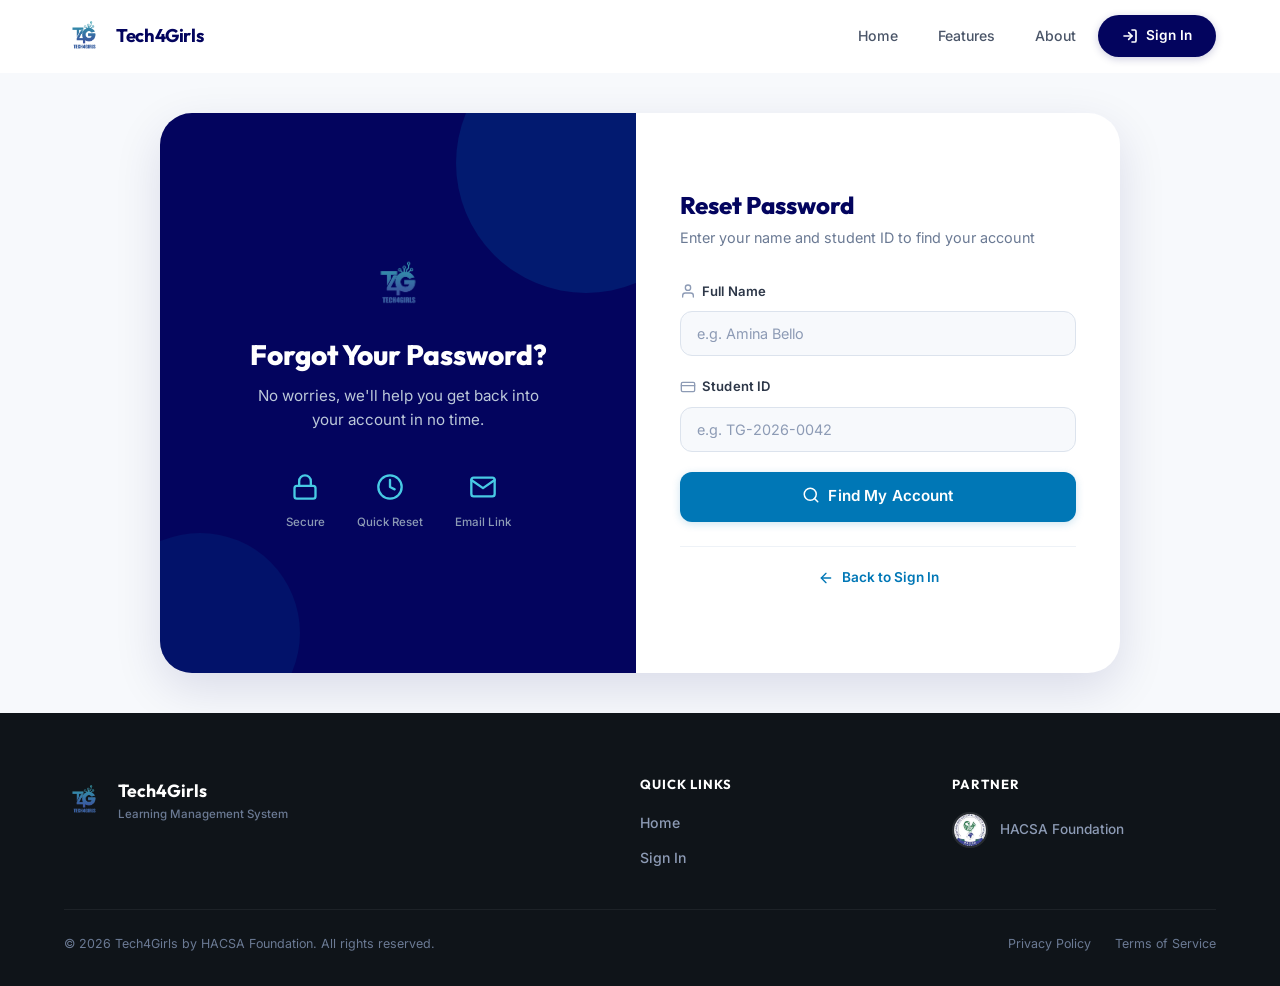
==== forget-password.html @ 415fb1cc "feat making ui more user friendly" ====
<!DOCTYPE html>
<html lang="en">
<head>
	<meta charset="UTF-8">
	<meta name="viewport" content="width=device-width, initial-scale=1.0">
	<title>Forgot Password — Tech4Girls LMS</title>
	<meta name="description" content="Reset your Tech4Girls LMS password. Enter your name and student ID to receive a password reset link via email.">

	<!-- Favicon -->
	<link rel="icon" type="image/png" href="img/Tech4Girls logo.png">
	<link rel="apple-touch-icon" href="img/Tech4Girls logo.png">

	<!-- Fonts -->
	<link rel="preconnect" href="https://fonts.googleapis.com">
	<link rel="preconnect" href="https://fonts.gstatic.com" crossorigin>
	<link href="https://fonts.googleapis.com/css2?family=Inter:wght@400;500;600;700;800&family=Outfit:wght@400;500;600;700;800&display=swap" rel="stylesheet">

	<link rel="stylesheet" href="css/style.css">
</head>
<body class="login-page">

	
	<nav class="navbar" id="navbar">
		<div class="navbar-inner">
			<a href="index.html" class="navbar-logo" id="logo-link">
				<img src="img/Tech4Girls logo.png" alt="Tech4Girls Logo">
				<span class="logo-text">Tech4Girls</span>
			</a>
			<button class="nav-toggle" id="nav-toggle" aria-label="Toggle navigation">
				<span class="hamburger-line"></span>
				<span class="hamburger-line"></span>
				<span class="hamburger-line"></span>
			</button>
			<ul class="navbar-links" id="navbar-links">
				<li><a href="index.html" id="nav-home">Home</a></li>
				<li><a href="index.html#features" id="nav-features">Features</a></li>
				<li><a href="index.html#about" id="nav-about">About</a></li>
				<li><a href="login.html" class="navbar-signin-btn" id="nav-signin">
					<svg width="16" height="16" viewBox="0 0 24 24" fill="none" stroke="currentColor" stroke-width="2.5" stroke-linecap="round" stroke-linejoin="round">
						<path d="M15 3h4a2 2 0 0 1 2 2v14a2 2 0 0 1-2 2h-4"/>
						<polyline points="10 17 15 12 10 7"/>
						<line x1="15" y1="12" x2="3" y2="12"/>
					</svg>
					Sign In
				</a></li>
			</ul>
		</div>
	</nav>

	<main class="login-main">
		<div class="login-wrapper">
	
		<div class="login-visual">
				<div class="login-visual-content">
					<img src="img/Tech4Girls logo.png" alt="Tech4Girls Logo">
					<h2>Forgot Your Password?</h2>
					<p>No worries, we'll help you get back into your account in no time.</p>
				</div>
				<div class="login-visual-stats">
					<div class="login-visual-stat">
						<div class="stat-num">
							<svg width="28" height="28" viewBox="0 0 24 24" fill="none" stroke="currentColor" stroke-width="2" stroke-linecap="round" stroke-linejoin="round" style="stroke: #48cae4;">
								<rect x="3" y="11" width="18" height="11" rx="2" ry="2"/>
								<path d="M7 11V7a5 5 0 0 1 10 0v4"/>
							</svg>
						</div>
						<div class="stat-lbl">Secure</div>
					</div>
					<div class="login-visual-stat">
						<div class="stat-num">
							<svg width="28" height="28" viewBox="0 0 24 24" fill="none" stroke="currentColor" stroke-width="2" stroke-linecap="round" stroke-linejoin="round" style="stroke: #48cae4;">
								<circle cx="12" cy="12" r="10"/>
								<polyline points="12 6 12 12 16 14"/>
							</svg>
						</div>
						<div class="stat-lbl">Quick Reset</div>
					</div>
					<div class="login-visual-stat">
						<div class="stat-num">
							<svg width="28" height="28" viewBox="0 0 24 24" fill="none" stroke="currentColor" stroke-width="2" stroke-linecap="round" stroke-linejoin="round" style="stroke: #48cae4;">
								<path d="M4 4h16c1.1 0 2 .9 2 2v12c0 1.1-.9 2-2 2H4c-1.1 0-2-.9-2-2V6c0-1.1.9-2 2-2z"/>
								<polyline points="22,6 12,13 2,6"/>
							</svg>
						</div>
						<div class="stat-lbl">Email Link</div>
					</div>
				</div>
			</div>

			<div class="login-form-panel">
				<div class="login-form-header">
					<h2>Reset Password</h2>
					<p>Enter your name and student ID to find your account</p>
				</div>

			<form id="forgot-form">
					<div class="form-group">
						<label class="form-label" for="student-name">
							<span class="form-label-content">
								<svg width="16" height="16" viewBox="0 0 24 24" fill="none" stroke="currentColor" stroke-width="2" stroke-linecap="round" stroke-linejoin="round" class="form-label-icon">
									<path d="M20 21v-2a4 4 0 0 0-4-4H8a4 4 0 0 0-4 4v2"/>
									<circle cx="12" cy="7" r="4"/>
								</svg>
								Full Name
							</span>
						</label>
						<input type="text" class="form-input" id="student-name" name="student-name" placeholder="e.g. Amina Bello" required autocomplete="name">
					</div>

					<div class="form-group">
						<label class="form-label" for="student-id">
							<span class="form-label-content">
								<svg width="16" height="16" viewBox="0 0 24 24" fill="none" stroke="currentColor" stroke-width="2" stroke-linecap="round" stroke-linejoin="round" class="form-label-icon">
									<rect x="2" y="5" width="20" height="14" rx="2"/>
									<line x1="2" y1="10" x2="22" y2="10"/>
								</svg>
								Student ID
							</span>
						</label>
						<input type="text" class="form-input" id="student-id" name="student-id" placeholder="e.g. TG-2026-0042" required>
					</div>

					<!-- Status message area -->
					<div class="forgot-status" id="forgot-status" aria-live="polite"></div>

					<button type="submit" class="btn-login" id="forgot-submit">
						<span class="btn-login-content">
							<svg width="18" height="18" viewBox="0 0 24 24" fill="none" stroke="currentColor" stroke-width="2" stroke-linecap="round" stroke-linejoin="round">
								<circle cx="11" cy="11" r="8"/>
								<line x1="21" y1="21" x2="16.65" y2="16.65"/>
							</svg>
							Find My Account
						</span>
					</button>
				</form>

				<!-- Step 2: Success confirmation (hidden initially) -->
				<div class="forgot-success" id="forgot-success" style="display: none;">
					<div class="success-icon-wrapper">
						<svg width="48" height="48" viewBox="0 0 24 24" fill="none" stroke="currentColor" stroke-width="2" stroke-linecap="round" stroke-linejoin="round">
							<path d="M22 11.08V12a10 10 0 1 1-5.93-9.14"/>
							<polyline points="22 4 12 14.01 9 11.01"/>
						</svg>
					</div>
					<h3 class="success-title">Reset Link Sent!</h3>
					<p class="success-text">We've sent a password reset link to your registered email address. Please check your inbox and follow the instructions.</p>
					<div class="success-email-preview" id="success-email-preview"></div>
					<div class="success-tips">
						<p><strong>Didn't receive it?</strong></p>
						<ul>
							<li>Check your spam or junk folder</li>
							<li>Make sure you entered the correct name and ID</li>
							<li>The link expires in 30 minutes</li>
						</ul>
					</div>
					<button class="btn-login" id="resend-btn" style="margin-top: 16px;">
						<span class="btn-login-content">
							<svg width="18" height="18" viewBox="0 0 24 24" fill="none" stroke="currentColor" stroke-width="2" stroke-linecap="round" stroke-linejoin="round">
								<polyline points="23 4 23 10 17 10"/>
								<path d="M20.49 15a9 9 0 1 1-2.12-9.36L23 10"/>
							</svg>
							Resend Reset Link
						</span>
					</button>
				</div>

				<div class="forgot-footer-links">
					<a href="login.html" class="back-to-login" id="back-to-login">
						<svg width="16" height="16" viewBox="0 0 24 24" fill="none" stroke="currentColor" stroke-width="2" stroke-linecap="round" stroke-linejoin="round">
							<line x1="19" y1="12" x2="5" y2="12"/>
							<polyline points="12 19 5 12 12 5"/>
						</svg>
						Back to Sign In
					</a>
				</div>
			</div>
		</div>
	</main>

	<!-- ========== FOOTER ========== -->
	<footer class="footer" id="footer">
		<div class="footer-inner">
			<div class="footer-top">
				<div class="footer-brand-col">
					<div class="footer-brand">
						<img src="img/Tech4Girls logo.png" alt="Tech4Girls Logo">
						<div class="footer-brand-info">
							<span class="footer-brand-name">Tech4Girls</span>
							<span class="footer-brand-desc">Learning Management System</span>
						</div>
					</div>
				</div>
				<div class="footer-nav-col">
					<h4 class="footer-nav-title">Quick Links</h4>
					<div class="footer-links">
						<a href="index.html">Home</a>
						<a href="login.html">Sign In</a>
					</div>
				</div>
				<div class="footer-partner-col">
					<h4 class="footer-nav-title">Partner</h4>
					<div class="footer-partner">
						<img src="img/hacsa logo.jpg" alt="HACSA Logo">
						<span>HACSA Foundation</span>
					</div>
				</div>
			</div>
			<div class="footer-bottom">
				<p class="footer-copy">&copy; 2026 Tech4Girls by HACSA Foundation. All rights reserved.</p>
				<div class="footer-bottom-links">
					<a href="#">Privacy Policy</a>
					<a href="#">Terms of Service</a>
				</div>
			</div>
		</div>
	</footer>

	<script>
		// ===== Navbar scroll shadow =====
		const navbar = document.getElementById('navbar');
		window.addEventListener('scroll', () => {
			navbar.classList.toggle('scrolled', window.scrollY > 10);
		});

		// ===== Mobile nav toggle =====
		const navToggle = document.getElementById('nav-toggle');
		const navLinks = document.getElementById('navbar-links');
		navToggle.addEventListener('click', () => {
			navToggle.classList.toggle('active');
			navLinks.classList.toggle('active');
		});

		navLinks.querySelectorAll('a').forEach(link => {
			link.addEventListener('click', () => {
				navToggle.classList.remove('active');
				navLinks.classList.remove('active');
			});
		});

		// ===== Forgot Password Form Logic =====
		const forgotForm = document.getElementById('forgot-form');
		const forgotStatus = document.getElementById('forgot-status');
		const forgotSuccess = document.getElementById('forgot-success');
		const submitBtn = document.getElementById('forgot-submit');
		const resendBtn = document.getElementById('resend-btn');
		const emailPreview = document.getElementById('success-email-preview');

		forgotForm.addEventListener('submit', function(e) {
			e.preventDefault();

			const name = document.getElementById('student-name').value.trim();
			const studentId = document.getElementById('student-id').value.trim();

			// Clear previous status
			forgotStatus.className = 'forgot-status';
			forgotStatus.textContent = '';

			// Validate inputs
			if (!name || !studentId) {
				showStatus('Please fill in both fields to search for your account.', 'error');
				return;
			}

			// Show loading state
			submitBtn.disabled = true;
			submitBtn.querySelector('.btn-login-content').innerHTML = `
				<svg class="spinner" width="18" height="18" viewBox="0 0 24 24" fill="none" stroke="currentColor" stroke-width="2.5" stroke-linecap="round" stroke-linejoin="round">
					<circle cx="12" cy="12" r="10" stroke-dasharray="31.4" stroke-dashoffset="10" />
				</svg>
				Searching...
			`;

			// Simulate searching (replace with real backend call)
			setTimeout(() => {
				// Simulate a successful account lookup
				const maskedEmail = maskEmail(name);

				// Show success state
				forgotForm.style.display = 'none';
				forgotSuccess.style.display = 'block';
				emailPreview.innerHTML = `
					<svg width="16" height="16" viewBox="0 0 24 24" fill="none" stroke="currentColor" stroke-width="2" stroke-linecap="round" stroke-linejoin="round">
						<path d="M4 4h16c1.1 0 2 .9 2 2v12c0 1.1-.9 2-2 2H4c-1.1 0-2-.9-2-2V6c0-1.1.9-2 2-2z"/>
						<polyline points="22,6 12,13 2,6"/>
					</svg>
					Sent to: <strong>${maskedEmail}</strong>
				`;

				// Reset button state
				submitBtn.disabled = false;
				submitBtn.querySelector('.btn-login-content').innerHTML = `
					<svg width="18" height="18" viewBox="0 0 24 24" fill="none" stroke="currentColor" stroke-width="2" stroke-linecap="round" stroke-linejoin="round">
						<circle cx="11" cy="11" r="8"/>
						<line x1="21" y1="21" x2="16.65" y2="16.65"/>
					</svg>
					Find My Account
				`;
			}, 1800);
		});

		// Resend button
		resendBtn.addEventListener('click', function() {
			const btn = this;
			btn.disabled = true;
			btn.querySelector('.btn-login-content').innerHTML = `
				<svg class="spinner" width="18" height="18" viewBox="0 0 24 24" fill="none" stroke="currentColor" stroke-width="2.5" stroke-linecap="round" stroke-linejoin="round">
					<circle cx="12" cy="12" r="10" stroke-dasharray="31.4" stroke-dashoffset="10" />
				</svg>
				Sending...
			`;

			setTimeout(() => {
				btn.querySelector('.btn-login-content').innerHTML = `
					<svg width="18" height="18" viewBox="0 0 24 24" fill="none" stroke="currentColor" stroke-width="2" stroke-linecap="round" stroke-linejoin="round">
						<polyline points="20 6 9 17 4 12"/>
					</svg>
					Link Resent Successfully
				`;
				btn.style.background = 'var(--cyan)';

				setTimeout(() => {
					btn.disabled = false;
					btn.style.background = '';
					btn.querySelector('.btn-login-content').innerHTML = `
						<svg width="18" height="18" viewBox="0 0 24 24" fill="none" stroke="currentColor" stroke-width="2" stroke-linecap="round" stroke-linejoin="round">
							<polyline points="23 4 23 10 17 10"/>
							<path d="M20.49 15a9 9 0 1 1-2.12-9.36L23 10"/>
						</svg>
						Resend Reset Link
					`;
				}, 3000);
			}, 1500);
		});

		// Helper: show status message
		function showStatus(message, type) {
			forgotStatus.textContent = message;
			forgotStatus.className = `forgot-status forgot-status--${type} forgot-status--visible`;
		}

		// Helper: create masked email from name
		function maskEmail(name) {
			const firstName = name.split(' ')[0].toLowerCase();
			return `${firstName.charAt(0)}${'•'.repeat(Math.max(firstName.length - 2, 3))}${firstName.charAt(firstName.length - 1)}@email.com`;
		}
	</script>
</body>
</html>
---- css/style.css ----
*,
*::before,
*::after {
  margin: 0;
  padding: 0;
  box-sizing: border-box;
}

/* ===== Design Tokens ===== */
:root {
  /* Brand Blues — light to dark */
  --sky: #48cae4;
  --cyan: #0096c7;
  --blue: #0077b6;
  --navy: #023e8a;
  --deep: #03045e;

  /* Neutrals */
  --white: #ffffff;
  --gray-50: #f7f9fc;
  --gray-100: #eef2f7;
  --gray-200: #dce3ed;
  --gray-300: #bcc8d9;
  --gray-400: #8d9bb5;
  --gray-500: #6b7a94;
  --gray-600: #4a5568;
  --gray-700: #2d3748;
  --gray-800: #1a202c;
  --gray-900: #0f1419;

  /* Shadows */
  --shadow-xs: 0 1px 2px rgba(3, 4, 94, 0.04);
  --shadow-sm: 0 2px 6px rgba(3, 4, 94, 0.06);
  --shadow-md: 0 4px 16px rgba(3, 4, 94, 0.08);
  --shadow-lg: 0 8px 30px rgba(3, 4, 94, 0.10);
  --shadow-xl: 0 16px 48px rgba(3, 4, 94, 0.12);

  /* Typography */
  --font: 'Inter', -apple-system, BlinkMacSystemFont, 'Segoe UI', sans-serif;
  --font-display: 'Outfit', 'Inter', sans-serif;

  /* Radius */
  --radius-sm: 8px;
  --radius-md: 12px;
  --radius-lg: 16px;
  --radius-xl: 24px;
  --radius-2xl: 32px;
  --radius-full: 9999px;

  /* Transitions */
  --ease: cubic-bezier(0.4, 0, 0.2, 1);
  --ease-spring: cubic-bezier(0.34, 1.56, 0.64, 1);
  --duration: 0.25s;
  --duration-slow: 0.4s;
}

/* ===== Base ===== */
html {
  scroll-behavior: smooth;
  font-size: 16px;
  -webkit-font-smoothing: antialiased;
  -moz-osx-font-smoothing: grayscale;
}

body {
  font-family: var(--font);
  color: var(--gray-700);
  background: var(--white);
  line-height: 1.6;
  overflow-x: hidden;
}

a {
  text-decoration: none;
  color: inherit;
  transition: color var(--duration) var(--ease);
}

img {
  max-width: 100%;
  height: auto;
  display: block;
}

button {
  font-family: var(--font);
  cursor: pointer;
  border: none;
  outline: none;
  background: none;
}

h1,
h2,
h3,
h4,
h5,
h6 {
  font-family: var(--font-display);
  line-height: 1.15;
  color: var(--deep);
}

.container {
  max-width: 1200px;
  margin: 0 auto;
  padding: 0 24px;
}

/* ===== Accent Text ===== */
.text-accent {
  color: var(--cyan);
}


/* ============================================================
   NAVBAR
   ============================================================ */
.navbar {
  position: sticky;
  top: 0;
  z-index: 1000;
  background: rgba(255, 255, 255, 0.96);
  backdrop-filter: blur(12px);
  -webkit-backdrop-filter: blur(12px);
  border-bottom: 1px solid transparent;
  transition: all var(--duration) var(--ease);
}

.navbar.scrolled {
  border-bottom-color: var(--gray-200);
  box-shadow: var(--shadow-sm);
}

.navbar-inner {
  display: flex;
  align-items: center;
  justify-content: space-between;
  max-width: 1200px;
  margin: 0 auto;
  padding: 0 24px;
  height: 72px;
}

.navbar-logo {
  display: flex;
  align-items: center;
  gap: 12px;
}

.navbar-logo img {
  height: 40px;
  width: auto;
  transition: transform var(--duration) var(--ease);
}

.navbar-logo:hover img {
  transform: scale(1.05);
}

.logo-text {
  font-family: var(--font-display);
  font-size: 1.15rem;
  font-weight: 700;
  color: var(--deep);
  letter-spacing: -0.02em;
}

.navbar-links {
  display: flex;
  align-items: center;
  gap: 4px;
  list-style: none;
}

.navbar-links li a {
  display: inline-flex;
  align-items: center;
  padding: 8px 18px;
  font-size: 0.88rem;
  font-weight: 500;
  color: var(--gray-600);
  border-radius: var(--radius-full);
  transition: all var(--duration) var(--ease);
  position: relative;
}

.navbar-links li a:hover {
  color: var(--blue);
  background: var(--gray-50);
}

.navbar-links li a.active-link {
  color: var(--blue);
  font-weight: 600;
}

.navbar-links li a.active-link::after {
  content: '';
  position: absolute;
  bottom: 2px;
  left: 50%;
  transform: translateX(-50%);
  width: 18px;
  height: 2px;
  background: var(--blue);
  border-radius: 2px;
}

/* Sign In button in nav */
.navbar-signin-btn {
  display: inline-flex !important;
  align-items: center !important;
  gap: 8px !important;
  padding: 10px 24px !important;
  background: var(--deep) !important;
  color: var(--white) !important;
  font-weight: 600 !important;
  border-radius: var(--radius-full) !important;
  font-size: 0.85rem !important;
  letter-spacing: 0.01em;
  transition: all var(--duration) var(--ease) !important;
  box-shadow: 0 2px 8px rgba(3, 4, 94, 0.2);
}

.navbar-signin-btn svg {
  transition: transform var(--duration) var(--ease);
}

.navbar-signin-btn:hover {
  background: var(--navy) !important;
  color: var(--white) !important;
  transform: translateY(-1px) !important;
  box-shadow: 0 4px 16px rgba(2, 62, 138, 0.3) !important;
}

.navbar-signin-btn:hover svg {
  transform: translateX(2px);
}

/* Hamburger menu */
.nav-toggle {
  display: none;
  flex-direction: column;
  justify-content: center;
  align-items: center;
  width: 40px;
  height: 40px;
  padding: 0;
  gap: 5px;
  border-radius: var(--radius-sm);
  transition: background var(--duration) var(--ease);
}

.nav-toggle:hover {
  background: var(--gray-50);
}

.hamburger-line {
  display: block;
  width: 22px;
  height: 2px;
  background: var(--gray-700);
  border-radius: 2px;
  transition: all 0.3s var(--ease);
  transform-origin: center;
}

.nav-toggle.active .hamburger-line:nth-child(1) {
  transform: translateY(7px) rotate(45deg);
}

.nav-toggle.active .hamburger-line:nth-child(2) {
  opacity: 0;
  transform: scaleX(0);
}

.nav-toggle.active .hamburger-line:nth-child(3) {
  transform: translateY(-7px) rotate(-45deg);
}

@media (max-width: 768px) {
  .nav-toggle {
    display: flex;
  }

  .navbar-links {
    display: none;
    flex-direction: column;
    position: absolute;
    top: 72px;
    left: 0;
    right: 0;
    background: var(--white);
    padding: 16px 24px 24px;
    border-bottom: 1px solid var(--gray-200);
    box-shadow: var(--shadow-lg);
    gap: 4px;
  }

  .navbar-links.active {
    display: flex;
  }

  .navbar-links li a {
    width: 100%;
    text-align: center;
    justify-content: center;
    padding: 14px;
    border-radius: var(--radius-md);
  }

  .navbar-links li a.active-link::after {
    display: none;
  }

  .navbar-signin-btn {
    width: 100% !important;
    justify-content: center !important;
    border-radius: var(--radius-md) !important;
    padding: 14px 24px !important;
    margin-top: 8px;
  }
}


/* ============================================================
   HERO
   ============================================================ */
.hero {
  background: var(--deep);
  padding: 80px 0 120px;
  position: relative;
  overflow: hidden;
}

/* Background geometric shapes */
.hero-bg-shapes {
  position: absolute;
  inset: 0;
  pointer-events: none;
  overflow: hidden;
}

.hero-shape {
  position: absolute;
  border-radius: 50%;
  background: var(--navy);
}

.hero-shape.shape-1 {
  width: 500px;
  height: 500px;
  top: -200px;
  right: -100px;
  opacity: 0.35;
}

.hero-shape.shape-2 {
  width: 300px;
  height: 300px;
  bottom: -100px;
  left: -80px;
  opacity: 0.2;
}

.hero-shape.shape-3 {
  width: 180px;
  height: 180px;
  top: 50%;
  left: 45%;
  opacity: 0.12;
}

.hero-inner {
  display: flex;
  align-items: center;
  gap: 64px;
  max-width: 1200px;
  margin: 0 auto;
  padding: 0 24px;
  position: relative;
  z-index: 2;
}

.hero-text {
  flex: 1;
  min-width: 320px;
}

.hero-label {
  display: inline-flex;
  align-items: center;
  gap: 10px;
  font-size: 0.78rem;
  font-weight: 600;
  text-transform: uppercase;
  letter-spacing: 0.14em;
  color: var(--sky);
  margin-bottom: 24px;
  background: rgba(72, 202, 228, 0.1);
  padding: 8px 18px;
  border-radius: var(--radius-full);
  border: 1px solid rgba(72, 202, 228, 0.15);
}

.pulse-dot {
  width: 8px;
  height: 8px;
  border-radius: 50%;
  background: var(--sky);
  position: relative;
}

.pulse-dot::before {
  content: '';
  position: absolute;
  inset: -4px;
  border-radius: 50%;
  background: var(--sky);
  opacity: 0;
  animation: pulse-ring 2s ease-in-out infinite;
}

.hero-title {
  font-size: 3.5rem;
  font-weight: 800;
  color: var(--white);
  margin-bottom: 24px;
  line-height: 1.08;
  letter-spacing: -0.03em;
}

.hero-title .highlight {
  color: var(--sky);
  position: relative;
}

.hero-subtitle {
  font-size: 1.1rem;
  color: var(--gray-300);
  margin-bottom: 40px;
  line-height: 1.75;
  max-width: 480px;
}

.hero-actions {
  display: flex;
  align-items: center;
  gap: 16px;
  flex-wrap: wrap;
}

/* Hero image area */
.hero-image-col {
  flex: 1;
  position: relative;
  min-width: 320px;
}

.hero-image-wrapper {
  position: relative;
  border-radius: var(--radius-2xl);
  overflow: hidden;
  box-shadow: 0 32px 80px rgba(0, 0, 0, 0.35);
}

.hero-image-overlay {
  position: absolute;
  inset: 0;
  border: 2px solid rgba(72, 202, 228, 0.12);
  border-radius: var(--radius-2xl);
  z-index: 2;
  pointer-events: none;
}

.hero-image {
  width: 100%;
  height: 460px;
  object-fit: cover;
  display: block;
  transition: transform 0.7s var(--ease);
}

.hero-image-wrapper:hover .hero-image {
  transform: scale(1.04);
}

/* Floating stat badges */
.hero-badge {
  position: absolute;
  z-index: 10;
  background: var(--white);
  border-radius: var(--radius-md);
  padding: 14px 18px;
  box-shadow: var(--shadow-lg);
  display: flex;
  align-items: center;
  gap: 12px;
  opacity: 0;
  transform: translateY(16px) scale(0.95);
  transition: all 0.5s var(--ease-spring);
}

.hero-badge.visible {
  opacity: 1;
  transform: translateY(0) scale(1);
}

.hero-badge .badge-icon {
  width: 40px;
  height: 40px;
  border-radius: var(--radius-sm);
  display: flex;
  align-items: center;
  justify-content: center;
}

.hero-badge .badge-icon svg {
  width: 20px;
  height: 20px;
}

.hero-badge .badge-text {
  display: flex;
  flex-direction: column;
}

.hero-badge .badge-number {
  font-family: var(--font-display);
  font-size: 1.15rem;
  font-weight: 700;
  color: var(--deep);
  line-height: 1.2;
}

.hero-badge .badge-label {
  font-size: 0.7rem;
  color: var(--gray-500);
  font-weight: 500;
}

.badge-students {
  top: 6%;
  left: -28px;
  animation: float-subtle 4s ease-in-out infinite;
  animation-play-state: paused;
}

.badge-students.visible {
  animation-play-state: running;
}

.badge-students .badge-icon {
  background: var(--sky);
  color: var(--white);
}

.badge-students .badge-icon svg {
  stroke: var(--white);
}

.badge-courses {
  bottom: 16%;
  left: -36px;
  animation: float-subtle 3.5s ease-in-out infinite 0.5s;
  animation-play-state: paused;
}

.badge-courses.visible {
  animation-play-state: running;
}

.badge-courses .badge-icon {
  background: var(--blue);
  color: var(--white);
}

.badge-courses .badge-icon svg {
  stroke: var(--white);
}

.badge-cert {
  bottom: 42%;
  right: -24px;
  animation: float-subtle 4.5s ease-in-out infinite 1s;
  animation-play-state: paused;
}

.badge-cert.visible {
  animation-play-state: running;
}

.badge-cert .badge-icon {
  background: var(--navy);
  color: var(--white);
}

.badge-cert .badge-icon svg {
  stroke: var(--white);
}

@media (max-width: 960px) {
  .hero {
    padding: 60px 0 100px;
  }

  .hero-inner {
    flex-direction: column;
    text-align: center;
  }

  .hero-title {
    font-size: 2.75rem;
  }

  .hero-subtitle {
    margin-left: auto;
    margin-right: auto;
  }

  .hero-actions {
    justify-content: center;
  }

  .hero-badge {
    display: none;
  }

  .hero-image {
    height: 340px;
  }
}

@media (max-width: 480px) {
  .hero {
    padding: 48px 0 80px;
  }

  .hero-title {
    font-size: 2.1rem;
  }

  .hero-subtitle {
    font-size: 0.95rem;
    margin-bottom: 32px;
  }

  .hero-actions {
    flex-direction: column;
    width: 100%;
  }

  .hero-actions .btn-primary,
  .hero-actions .btn-outline-light {
    width: 100%;
    justify-content: center;
  }
}


/* ============================================================
   BUTTONS
   ============================================================ */
.btn-primary {
  display: inline-flex;
  align-items: center;
  justify-content: center;
  gap: 10px;
  background: var(--sky);
  color: var(--deep);
  font-weight: 600;
  font-size: 0.95rem;
  padding: 14px 32px;
  border-radius: var(--radius-full);
  border: none;
  cursor: pointer;
  transition: all var(--duration) var(--ease);
  box-shadow: 0 2px 10px rgba(72, 202, 228, 0.3);
  letter-spacing: 0.01em;
  position: relative;
  overflow: hidden;
}

.btn-primary::before {
  content: '';
  position: absolute;
  inset: 0;
  background: var(--cyan);
  opacity: 0;
  transition: opacity var(--duration) var(--ease);
  border-radius: inherit;
}

.btn-primary:hover {
  color: var(--white);
  transform: translateY(-2px);
  box-shadow: 0 8px 24px rgba(0, 150, 199, 0.35);
}

.btn-primary:hover::before {
  opacity: 1;
}

.btn-primary svg,
.btn-primary span {
  position: relative;
  z-index: 1;
}

.btn-primary:active {
  transform: translateY(0);
}

.btn-outline-light {
  display: inline-flex;
  align-items: center;
  justify-content: center;
  gap: 10px;
  background: transparent;
  color: var(--white);
  font-weight: 500;
  font-size: 0.95rem;
  padding: 14px 32px;
  border-radius: var(--radius-full);
  border: 2px solid rgba(255, 255, 255, 0.2);
  cursor: pointer;
  transition: all var(--duration) var(--ease);
}

.btn-outline-light:hover {
  border-color: var(--sky);
  color: var(--sky);
  background: rgba(72, 202, 228, 0.06);
}

.btn-secondary {
  display: inline-flex;
  align-items: center;
  justify-content: center;
  gap: 8px;
  background: var(--blue);
  color: var(--white);
  font-weight: 600;
  font-size: 0.95rem;
  padding: 14px 32px;
  border-radius: var(--radius-full);
  border: none;
  cursor: pointer;
  transition: all var(--duration) var(--ease);
  box-shadow: 0 2px 8px rgba(0, 119, 182, 0.2);
}

.btn-secondary:hover {
  background: var(--navy);
  transform: translateY(-2px);
  box-shadow: 0 6px 20px rgba(2, 62, 138, 0.3);
}


/* ============================================================
   STATS / TRUST BAR
   ============================================================ */
.stats-section {
  position: relative;
  z-index: 10;
  margin-top: -56px;
}

.stats-bar {
  background: var(--white);
  border-radius: var(--radius-2xl);
  box-shadow: var(--shadow-xl);
  padding: 28px 40px;
  display: flex;
  align-items: center;
  justify-content: space-between;
  max-width: 960px;
  margin: 0 auto;
  border: 1px solid var(--gray-100);
}

.stat-item {
  display: flex;
  align-items: center;
  gap: 14px;
  padding: 8px 0;
}

.stat-icon-wrap {
  width: 48px;
  height: 48px;
  border-radius: var(--radius-md);
  background: var(--gray-50);
  display: flex;
  align-items: center;
  justify-content: center;
  flex-shrink: 0;
  transition: all var(--duration) var(--ease);
}

.stat-item:hover .stat-icon-wrap {
  background: var(--deep);
}

.stat-icon-wrap svg {
  stroke: var(--blue);
  transition: stroke var(--duration) var(--ease);
}

.stat-item:hover .stat-icon-wrap svg {
  stroke: var(--sky);
}

.stat-content {
  display: flex;
  flex-direction: column;
}

.stat-number {
  font-family: var(--font-display);
  font-size: 1.6rem;
  font-weight: 800;
  color: var(--deep);
  line-height: 1;
}

.stat-label {
  font-size: 0.75rem;
  color: var(--gray-500);
  margin-top: 4px;
  font-weight: 500;
}

.stat-divider {
  width: 1px;
  height: 40px;
  background: var(--gray-200);
  flex-shrink: 0;
}

@media (max-width: 768px) {
  .stats-bar {
    flex-wrap: wrap;
    justify-content: center;
    gap: 16px;
    padding: 24px 20px;
    border-radius: var(--radius-xl);
  }

  .stat-divider {
    display: none;
  }

  .stat-item {
    flex: 0 0 calc(50% - 8px);
    justify-content: center;
  }
}

@media (max-width: 480px) {
  .stat-item {
    flex: 0 0 100%;
  }
}


/* ============================================================
   SECTION COMMONS
   ============================================================ */
.section-header {
  text-align: center;
  max-width: 600px;
  margin: 0 auto 56px;
}

.section-label {
  display: inline-block;
  font-size: 0.72rem;
  font-weight: 700;
  text-transform: uppercase;
  letter-spacing: 0.16em;
  color: var(--cyan);
  margin-bottom: 14px;
  background: rgba(0, 150, 199, 0.08);
  padding: 8px 18px;
  border-radius: var(--radius-full);
  border: 1px solid rgba(0, 150, 199, 0.1);
}

.section-title {
  font-size: 2.25rem;
  font-weight: 800;
  color: var(--deep);
  margin-bottom: 14px;
  letter-spacing: -0.03em;
}

.section-desc {
  font-size: 1rem;
  color: var(--gray-500);
  line-height: 1.7;
}


/* ============================================================
   FEATURES SECTION
   ============================================================ */
.features-section {
  padding: 100px 0 80px;
  background: var(--white);
}

.features-grid {
  display: grid;
  grid-template-columns: repeat(3, 1fr);
  gap: 24px;
}

.feature-card {
  background: var(--white);
  border: 1px solid var(--gray-200);
  border-radius: var(--radius-lg);
  padding: 36px 28px 32px;
  transition: all var(--duration-slow) var(--ease);
  position: relative;
  cursor: default;
}

.feature-card::before {
  content: '';
  position: absolute;
  top: 0;
  left: 0;
  right: 0;
  height: 3px;
  border-radius: var(--radius-lg) var(--radius-lg) 0 0;
  background: var(--blue);
  transform: scaleX(0);
  transform-origin: left;
  transition: transform 0.4s var(--ease);
}

.feature-card:hover {
  transform: translateY(-8px);
  box-shadow: var(--shadow-xl);
  border-color: transparent;
}

.feature-card:hover::before {
  transform: scaleX(1);
}

.feature-icon-wrap {
  margin-bottom: 24px;
}

.feature-icon {
  width: 56px;
  height: 56px;
  border-radius: var(--radius-md);
  display: flex;
  align-items: center;
  justify-content: center;
  transition: all var(--duration) var(--ease);
}

.feature-card:hover .feature-icon {
  transform: scale(1.08) rotate(-3deg);
}

.feature-icon svg {
  width: 26px;
  height: 26px;
  stroke: var(--white);
  fill: none;
  stroke-width: 2;
}

.feature-icon.icon-courses {
  background: var(--navy);
}

.feature-icon.icon-sessions {
  background: var(--navy);
}

.feature-icon.icon-tracking {
  background: var(--navy);
}


.feature-card h3 {
  font-size: 1.1rem;
  font-weight: 700;
  color: var(--deep);
  margin-bottom: 10px;
}

.feature-card p {
  font-size: 0.88rem;
  color: var(--gray-500);
  line-height: 1.65;
  margin-bottom: 20px;
}




.feature-card:hover .feature-link svg {
  transform: translateX(4px);
}

@media (max-width: 960px) {
  .features-grid {
    grid-template-columns: repeat(2, 1fr);
  }
}

@media (max-width: 640px) {
  .features-section {
    padding: 80px 0 60px;
  }

  .features-grid {
    grid-template-columns: 1fr;
    gap: 16px;
  }

  .section-title {
    font-size: 1.75rem;
  }
}


/* ============================================================
   ABOUT SECTION
   ============================================================ */
.about-section {
  padding: 100px 0;
  background: var(--gray-50);
}

.about-content {
  display: flex;
  align-items: center;
  gap: 64px;
  max-width: 1060px;
  margin: 0 auto;
}

.about-image-col {
  flex: 1;
  min-width: 280px;
  position: relative;
}

.about-image-wrapper {
  position: relative;
  border-radius: var(--radius-2xl);
  overflow: hidden;
}

.about-image-accent {
  position: absolute;
  bottom: -12px;
  right: -12px;
  width: 120px;
  height: 120px;
  background: var(--sky);
  border-radius: var(--radius-lg);
  z-index: -1;
}

.about-image {
  width: 100%;
  height: 420px;
  object-fit: cover;
  border-radius: var(--radius-2xl);
  box-shadow: var(--shadow-xl);
  transition: transform 0.6s var(--ease);
}

.about-image-wrapper:hover .about-image {
  transform: scale(1.02);
}

.about-experience-badge {
  position: absolute;
  bottom: -20px;
  left: -16px;
  background: var(--deep);
  color: var(--white);
  padding: 20px 24px;
  border-radius: var(--radius-lg);
  display: flex;
  align-items: center;
  gap: 12px;
  box-shadow: var(--shadow-lg);
  z-index: 5;
}

.exp-number {
  font-family: var(--font-display);
  font-size: 2rem;
  font-weight: 800;
  color: var(--sky);
  line-height: 1;
}

.exp-text {
  font-size: 0.78rem;
  font-weight: 600;
  line-height: 1.3;
  color: var(--gray-300);
}

.about-text-col {
  flex: 1;
  min-width: 280px;
}

.about-text-col .section-label {
  text-align: left;
}

.about-text-col h2 {
  font-size: 2.25rem;
  font-weight: 800;
  color: var(--deep);
  margin-bottom: 20px;
  letter-spacing: -0.02em;
}

.about-text-col p {
  font-size: 0.95rem;
  color: var(--gray-600);
  line-height: 1.75;
  margin-bottom: 20px;
}

.about-highlights {
  list-style: none;
  display: flex;
  flex-direction: column;
  gap: 16px;
  margin-top: 12px;
}

.about-highlights li {
  display: flex;
  align-items: center;
  gap: 14px;
  font-size: 0.92rem;
  font-weight: 500;
  color: var(--gray-700);
  transition: transform var(--duration) var(--ease);
}

.about-highlights li:hover {
  transform: translateX(4px);
}

.about-highlights li .check-icon {
  width: 28px;
  height: 28px;
  border-radius: 50%;
  background: var(--sky);
  display: flex;
  align-items: center;
  justify-content: center;
  flex-shrink: 0;
  transition: background var(--duration) var(--ease);
}

.about-highlights li:hover .check-icon {
  background: var(--blue);
}

.about-highlights li .check-icon svg {
  width: 14px;
  height: 14px;
  stroke: var(--white);
  fill: none;
  stroke-width: 2.5;
}

@media (max-width: 768px) {
  .about-section {
    padding: 80px 0;
  }

  .about-content {
    flex-direction: column;
    text-align: center;
    gap: 48px;
  }

  .about-text-col .section-label {
    text-align: center;
  }

  .about-highlights {
    align-items: center;
  }

  .about-image {
    height: 300px;
  }

  .about-text-col h2 {
    font-size: 1.75rem;
  }

  .about-experience-badge {
    bottom: -16px;
    left: 50%;
    transform: translateX(-50%);
  }
}


/* ============================================================
   TESTIMONIALS SECTION
   ============================================================ */
.testimonials-section {
  padding: 100px 0;
  background: var(--white);
}

.testimonials-grid {
  display: grid;
  grid-template-columns: repeat(3, 1fr);
  gap: 24px;
}

.testimonial-card {
  background: var(--white);
  border: 1px solid var(--gray-200);
  border-radius: var(--radius-lg);
  padding: 32px 28px;
  transition: all var(--duration-slow) var(--ease);
  position: relative;
}

.testimonial-card:hover {
  transform: translateY(-6px);
  box-shadow: var(--shadow-lg);
  border-color: transparent;
}

.testimonial-quote {
  margin-bottom: 20px;
}

.quote-icon {
  color: var(--sky);
  opacity: 0.3;
}

.testimonial-text {
  font-size: 0.92rem;
  color: var(--gray-600);
  line-height: 1.75;
  margin-bottom: 24px;
  font-style: italic;
}

.testimonial-author {
  display: flex;
  align-items: center;
  gap: 14px;
  padding-top: 20px;
  border-top: 1px solid var(--gray-100);
}

.author-avatar {
  width: 44px;
  height: 44px;
  border-radius: 50%;
  overflow: hidden;
  flex-shrink: 0;
  border: 2px solid var(--sky);
}

.author-avatar img {
  width: 100%;
  height: 100%;
  object-fit: cover;
}

.author-info {
  display: flex;
  flex-direction: column;
}

.author-name {
  font-size: 0.9rem;
  font-weight: 700;
  color: var(--deep);
}

.author-role {
  font-size: 0.75rem;
  color: var(--gray-500);
  font-weight: 500;
}

@media (max-width: 960px) {
  .testimonials-grid {
    grid-template-columns: 1fr;
    max-width: 560px;
    margin: 0 auto;
  }
}


/* ============================================================
   CTA SECTION
   ============================================================ */
.cta-section {
  padding: 100px 0;
  background: var(--deep);
  position: relative;
  overflow: hidden;
}

.cta-section::before {
  content: '';
  position: absolute;
  top: -120px;
  left: 50%;
  transform: translateX(-50%);
  width: 700px;
  height: 700px;
  border-radius: 50%;
  background: var(--navy);
  opacity: 0.25;
  pointer-events: none;
}

.cta-section::after {
  content: '';
  position: absolute;
  bottom: -80px;
  right: -80px;
  width: 300px;
  height: 300px;
  border-radius: 50%;
  background: var(--navy);
  opacity: 0.2;
  pointer-events: none;
}

.cta-inner {
  position: relative;
  z-index: 2;
  display: flex;
  align-items: center;
  justify-content: space-between;
  gap: 40px;
  flex-wrap: wrap;
}

.cta-content {
  flex: 1;
  min-width: 280px;
}

.cta-inner h2 {
  font-size: 2.5rem;
  font-weight: 800;
  color: var(--white);
  margin-bottom: 14px;
  letter-spacing: -0.03em;
}

.cta-inner p {
  font-size: 1.05rem;
  color: var(--gray-300);
  line-height: 1.6;
  max-width: 480px;
}

.btn-cta {
  flex-shrink: 0;
  padding: 16px 36px;
  font-size: 1rem;
}

@media (max-width: 768px) {
  .cta-section {
    padding: 80px 0;
  }

  .cta-inner {
    flex-direction: column;
    text-align: center;
    align-items: center;
  }

  .cta-inner h2 {
    font-size: 2rem;
  }

  .cta-inner p {
    margin: 0 auto 8px;
  }
}


/* ============================================================
   FOOTER
   ============================================================ */
.footer {
  background: var(--gray-900);
  color: var(--gray-400);
  padding: 64px 0 32px;
}

.footer-inner {
  max-width: 1200px;
  margin: 0 auto;
  padding: 0 24px;
}

.footer-top {
  display: grid;
  grid-template-columns: 2fr 1fr 1fr;
  gap: 48px;
  padding-bottom: 40px;
  border-bottom: 1px solid rgba(255, 255, 255, 0.06);
}

.footer-brand {
  display: flex;
  align-items: center;
  gap: 14px;
  margin-bottom: 16px;
}

.footer-brand img {
  height: 40px;
  width: auto;
}

.footer-brand-info {
  display: flex;
  flex-direction: column;
}

.footer-brand-name {
  font-family: var(--font-display);
  font-size: 1.1rem;
  font-weight: 700;
  color: var(--white);
}

.footer-brand-desc {
  font-size: 0.72rem;
  color: var(--gray-500);
  font-weight: 500;
}

.footer-tagline {
  font-size: 0.88rem;
  color: var(--gray-500);
  line-height: 1.6;
  max-width: 320px;
}

.footer-nav-title {
  font-size: 0.82rem;
  font-weight: 700;
  color: var(--white);
  text-transform: uppercase;
  letter-spacing: 0.08em;
  margin-bottom: 20px;
}

.footer-links {
  display: flex;
  flex-direction: column;
  gap: 12px;
}

.footer-links a {
  font-size: 0.88rem;
  color: var(--gray-400);
  font-weight: 500;
  transition: all var(--duration) var(--ease);
  display: inline-flex;
  align-items: center;
}

.footer-links a:hover {
  color: var(--sky);
  transform: translateX(4px);
}

.footer-partner {
  display: flex;
  align-items: center;
  gap: 12px;
}

.footer-partner img {
  width: 36px;
  height: 36px;
  border-radius: 50%;
  object-fit: cover;
  border: 2px solid rgba(255, 255, 255, 0.1);
}

.footer-partner span {
  font-size: 0.85rem;
  color: var(--gray-400);
  font-weight: 500;
}

.footer-bottom {
  display: flex;
  align-items: center;
  justify-content: space-between;
  flex-wrap: wrap;
  gap: 16px;
  padding-top: 24px;
}

.footer-copy {
  font-size: 0.78rem;
  color: var(--gray-500);
}

.footer-bottom-links {
  display: flex;
  gap: 24px;
}

.footer-bottom-links a {
  font-size: 0.78rem;
  color: var(--gray-500);
  transition: color var(--duration) var(--ease);
}

.footer-bottom-links a:hover {
  color: var(--sky);
}

@media (max-width: 768px) {
  .footer-top {
    grid-template-columns: 1fr;
    gap: 32px;
    text-align: center;
  }

  .footer-brand {
    justify-content: center;
  }

  .footer-tagline {
    margin: 0 auto;
  }

  .footer-links {
    align-items: center;
  }

  .footer-partner {
    justify-content: center;
  }

  .footer-bottom {
    flex-direction: column;
    text-align: center;
  }

  .footer-bottom-links {
    gap: 16px;
  }
}


/* ============================================================
   BACK TO TOP BUTTON
   ============================================================ */
.back-to-top {
  position: fixed;
  bottom: 32px;
  right: 32px;
  width: 48px;
  height: 48px;
  border-radius: 50%;
  background: var(--deep);
  color: var(--white);
  display: flex;
  align-items: center;
  justify-content: center;
  box-shadow: var(--shadow-lg);
  z-index: 999;
  opacity: 0;
  visibility: hidden;
  transform: translateY(16px);
  transition: all var(--duration) var(--ease);
  border: 2px solid rgba(72, 202, 228, 0.2);
}

.back-to-top.visible {
  opacity: 1;
  visibility: visible;
  transform: translateY(0);
}

.back-to-top:hover {
  background: var(--navy);
  transform: translateY(-4px);
  box-shadow: 0 8px 24px rgba(3, 4, 94, 0.25);
}

.back-to-top svg {
  stroke: var(--sky);
}


/* ============================================================
   ANIMATIONS
   ============================================================ */
@keyframes float-subtle {

  0%,
  100% {
    transform: translateY(0) scale(1);
  }

  50% {
    transform: translateY(-8px) scale(1);
  }
}

@keyframes pulse-ring {
  0% {
    opacity: 0.6;
    transform: scale(1);
  }

  100% {
    opacity: 0;
    transform: scale(2.5);
  }
}

@keyframes fade-in-up {
  from {
    opacity: 0;
    transform: translateY(28px);
  }

  to {
    opacity: 1;
    transform: translateY(0);
  }
}

@keyframes slide-in-left {
  from {
    opacity: 0;
    transform: translateX(-32px);
  }

  to {
    opacity: 1;
    transform: translateX(0);
  }
}

@keyframes slide-in-right {
  from {
    opacity: 0;
    transform: translateX(32px);
  }

  to {
    opacity: 1;
    transform: translateX(0);
  }
}

/* Animation utility classes */
.animate-on-scroll {
  opacity: 0;
  transform: translateY(28px);
  transition: opacity 0.7s var(--ease), transform 0.7s var(--ease);
}

.animate-on-scroll.visible {
  opacity: 1;
  transform: translateY(0);
}

.anim-delay-1 {
  transition-delay: 0.1s;
}

.anim-delay-2 {
  transition-delay: 0.2s;
}

.anim-delay-3 {
  transition-delay: 0.3s;
}

.anim-delay-4 {
  transition-delay: 0.4s;
}

.anim-delay-5 {
  transition-delay: 0.5s;
}


/* ============================================================
   LOGIN PAGE
   ============================================================ */
.login-page {
  min-height: 100vh;
  display: flex;
  flex-direction: column;
  background: var(--gray-50);
}

.login-main {
  flex: 1;
  display: flex;
  align-items: center;
  justify-content: center;
  padding: 40px 24px;
}

.login-wrapper {
  display: flex;
  width: 100%;
  max-width: 960px;
  min-height: 560px;
  border-radius: var(--radius-2xl);
  overflow: hidden;
  box-shadow: var(--shadow-xl);
  background: var(--white);
}

/* Left panel — visual / branding */
.login-visual {
  flex: 1;
  background: var(--deep);
  display: flex;
  flex-direction: column;
  align-items: center;
  justify-content: center;
  padding: 48px 40px;
  position: relative;
  overflow: hidden;
  min-width: 380px;
}

.login-visual::before {
  content: '';
  position: absolute;
  top: -80px;
  right: -80px;
  width: 260px;
  height: 260px;
  border-radius: 50%;
  background: var(--navy);
  opacity: 0.4;
  pointer-events: none;
}

.login-visual::after {
  content: '';
  position: absolute;
  bottom: -60px;
  left: -60px;
  width: 200px;
  height: 200px;
  border-radius: 50%;
  background: var(--navy);
  opacity: 0.25;
  pointer-events: none;
}

.login-visual-content {
  position: relative;
  z-index: 2;
  text-align: center;
}

.login-visual-content img {
  height: 60px;
  margin: 0 auto 24px;
}

.login-visual-content h2 {
  font-size: 1.75rem;
  font-weight: 800;
  color: var(--white);
  margin-bottom: 12px;
  line-height: 1.2;
}

.login-visual-content p {
  font-size: 0.95rem;
  color: var(--gray-300);
  line-height: 1.6;
  max-width: 300px;
  margin: 0 auto;
}

.login-visual-stats {
  display: flex;
  gap: 32px;
  margin-top: 40px;
  position: relative;
  z-index: 2;
}

.login-visual-stat {
  text-align: center;
}

.login-visual-stat .stat-num {
  font-family: var(--font-display);
  font-size: 1.5rem;
  font-weight: 800;
  color: var(--sky);
}

.login-visual-stat .stat-lbl {
  font-size: 0.72rem;
  color: var(--gray-400);
  font-weight: 500;
  margin-top: 2px;
}

/* Right panel — form */
.login-form-panel {
  flex: 1;
  padding: 48px 44px;
  display: flex;
  flex-direction: column;
  justify-content: center;
  min-width: 380px;
}

.login-form-header {
  margin-bottom: 32px;
}

.login-form-header h2 {
  font-size: 1.5rem;
  font-weight: 800;
  color: var(--deep);
  margin-bottom: 6px;
}

.login-form-header p {
  font-size: 0.9rem;
  color: var(--gray-500);
}

/* Form fields */
.form-group {
  margin-bottom: 20px;
}

.form-label {
  display: block;
  font-size: 0.82rem;
  font-weight: 600;
  color: var(--gray-700);
  margin-bottom: 6px;
  letter-spacing: 0.01em;
}

.form-input {
  width: 100%;
  padding: 13px 16px;
  font-size: 0.9rem;
  font-family: var(--font);
  color: var(--gray-800);
  background: var(--gray-50);
  border: 1.5px solid var(--gray-200);
  border-radius: var(--radius-md);
  outline: none;
  transition: all var(--duration) var(--ease);
}

.form-input:focus {
  border-color: var(--blue);
  background: var(--white);
  box-shadow: 0 0 0 3px rgba(0, 119, 182, 0.1);
}

.form-input::placeholder {
  color: var(--gray-400);
}

.form-row {
  display: flex;
  align-items: center;
  justify-content: space-between;
  margin-bottom: 24px;
  flex-wrap: wrap;
  gap: 8px;
}

.form-remember {
  display: flex;
  align-items: center;
  gap: 8px;
  font-size: 0.82rem;
  color: var(--gray-600);
  cursor: pointer;
}

.form-remember input[type="checkbox"] {
  width: 16px;
  height: 16px;
  accent-color: var(--blue);
  border-radius: 4px;
}

.form-forgot {
  font-size: 0.82rem;
  color: var(--blue);
  font-weight: 600;
  transition: color var(--duration) var(--ease);
}

.form-forgot:hover {
  color: var(--navy);
}

.btn-login {
  width: 100%;
  padding: 14px;
  background: var(--blue);
  color: var(--white);
  font-size: 0.95rem;
  font-weight: 600;
  border-radius: var(--radius-md);
  border: none;
  cursor: pointer;
  transition: all var(--duration) var(--ease);
  box-shadow: 0 2px 8px rgba(0, 119, 182, 0.2);
  letter-spacing: 0.01em;
}

.btn-login:hover {
  background: var(--navy);
  transform: translateY(-2px);
  box-shadow: 0 6px 20px rgba(2, 62, 138, 0.3);
}

.btn-login:active {
  transform: translateY(0);
}

.login-footer-text {
  text-align: center;
  font-size: 0.82rem;
  color: var(--gray-500);
  margin-top: 24px;
}

.login-footer-text a {
  color: var(--blue);
  font-weight: 600;
}

.login-footer-text a:hover {
  text-decoration: underline;
}

@media (max-width: 820px) {
  .login-wrapper {
    flex-direction: column;
    max-width: 480px;
  }

  .login-visual {
    min-width: unset;
    padding: 36px 32px;
    min-height: auto;
  }

  .login-form-panel {
    min-width: unset;
    padding: 36px 28px;
  }
}

@media (max-width: 480px) {
  .login-visual-stats {
    gap: 20px;
  }

  .login-form-panel {
    padding: 28px 20px;
  }
}


.form-label-content {
  display: inline-flex;
  align-items: center;
  gap: 6px;
}

.form-label-icon {
  color: var(--gray-400);
  flex-shrink: 0;
}

/* Status message */
.forgot-status {
  padding: 0;
  margin-bottom: 0;
  border-radius: var(--radius-md);
  font-size: 0.85rem;
  font-weight: 500;
  line-height: 1.5;
  max-height: 0;
  overflow: hidden;
  opacity: 0;
  transition: all 0.35s var(--ease);
}

.forgot-status--visible {
  padding: 12px 16px;
  margin-bottom: 20px;
  max-height: 100px;
  opacity: 1;
}

.forgot-status--error {
  background: #fef2f2;
  color: #dc2626;
  border: 1px solid #fecaca;
}

.forgot-status--info {
  background: rgba(0, 150, 199, 0.06);
  color: var(--blue);
  border: 1px solid rgba(0, 150, 199, 0.15);
}

/* Button content layout */
.btn-login-content {
  display: inline-flex;
  align-items: center;
  justify-content: center;
  gap: 8px;
  width: 100%;
}

/* Spinner animation */
.spinner {
  animation: spin 1s linear infinite;
}

@keyframes spin {
  from {
    transform: rotate(0deg);
  }

  to {
    transform: rotate(360deg);
  }
}

/* Success state */
.forgot-success {
  text-align: center;
  animation: fade-in-up 0.5s var(--ease) forwards;
}

.success-icon-wrapper {
  width: 72px;
  height: 72px;
  border-radius: 50%;
  background: rgba(0, 150, 199, 0.08);
  display: flex;
  align-items: center;
  justify-content: center;
  margin: 0 auto 20px;
  animation: success-pop 0.5s var(--ease-spring) forwards;
}

@keyframes success-pop {
  0% {
    transform: scale(0.5);
    opacity: 0;
  }

  100% {
    transform: scale(1);
    opacity: 1;
  }
}

.success-icon-wrapper svg {
  stroke: var(--cyan);
}

.success-title {
  font-family: var(--font-display);
  font-size: 1.35rem;
  font-weight: 800;
  color: var(--deep);
  margin-bottom: 10px;
}

.success-text {
  font-size: 0.88rem;
  color: var(--gray-500);
  line-height: 1.65;
  margin-bottom: 16px;
}

.success-email-preview {
  display: inline-flex;
  align-items: center;
  gap: 8px;
  background: var(--gray-50);
  border: 1px solid var(--gray-200);
  border-radius: var(--radius-md);
  padding: 10px 18px;
  font-size: 0.85rem;
  color: var(--gray-700);
  margin-bottom: 20px;
}

.success-email-preview svg {
  stroke: var(--blue);
  flex-shrink: 0;
}

.success-tips {
  text-align: left;
  background: var(--gray-50);
  border-radius: var(--radius-md);
  padding: 16px 20px;
  margin-bottom: 4px;
}

.success-tips p {
  font-size: 0.82rem;
  color: var(--gray-700);
  margin-bottom: 8px;
}

.success-tips ul {
  list-style: none;
  padding: 0;
}

.success-tips ul li {
  font-size: 0.8rem;
  color: var(--gray-500);
  padding: 3px 0;
  padding-left: 18px;
  position: relative;
}

.success-tips ul li::before {
  content: '';
  position: absolute;
  left: 0;
  top: 50%;
  transform: translateY(-50%);
  width: 6px;
  height: 6px;
  border-radius: 50%;
  background: var(--sky);
}

/* Back to login link */
.forgot-footer-links {
  text-align: center;
  margin-top: 24px;
  padding-top: 20px;
  border-top: 1px solid var(--gray-100);
}

.back-to-login {
  display: inline-flex;
  align-items: center;
  gap: 8px;
  font-size: 0.85rem;
  font-weight: 600;
  color: var(--blue);
  transition: all var(--duration) var(--ease);
}

.back-to-login svg {
  transition: transform var(--duration) var(--ease);
}

.back-to-login:hover {
  color: var(--navy);
}

.back-to-login:hover svg {
  transform: translateX(-4px);
}


/* ============================================================
   UTILITY
   ============================================================ */
.sr-only {
  position: absolute;
  width: 1px;
  height: 1px;
  padding: 0;
  margin: -1px;
  overflow: hidden;
  clip: rect(0, 0, 0, 0);
  white-space: nowrap;
  border: 0;
}

/* Selection color */
::selection {
  background: var(--sky);
  color: var(--deep);
}

/* Focus visible for accessibility */
:focus-visible {
  outline: 2px solid var(--blue);
  outline-offset: 2px;
}

/* Reduced motion preference */
@media (prefers-reduced-motion: reduce) {

  *,
  *::before,
  *::after {
    animation-duration: 0.01ms !important;
    animation-iteration-count: 1 !important;
    transition-duration: 0.01ms !important;
    scroll-behavior: auto !important;
  }

  .animate-on-scroll {
    opacity: 1;
    transform: none;
  }

  .hero-badge {
    opacity: 1;
    transform: none;
  }
}
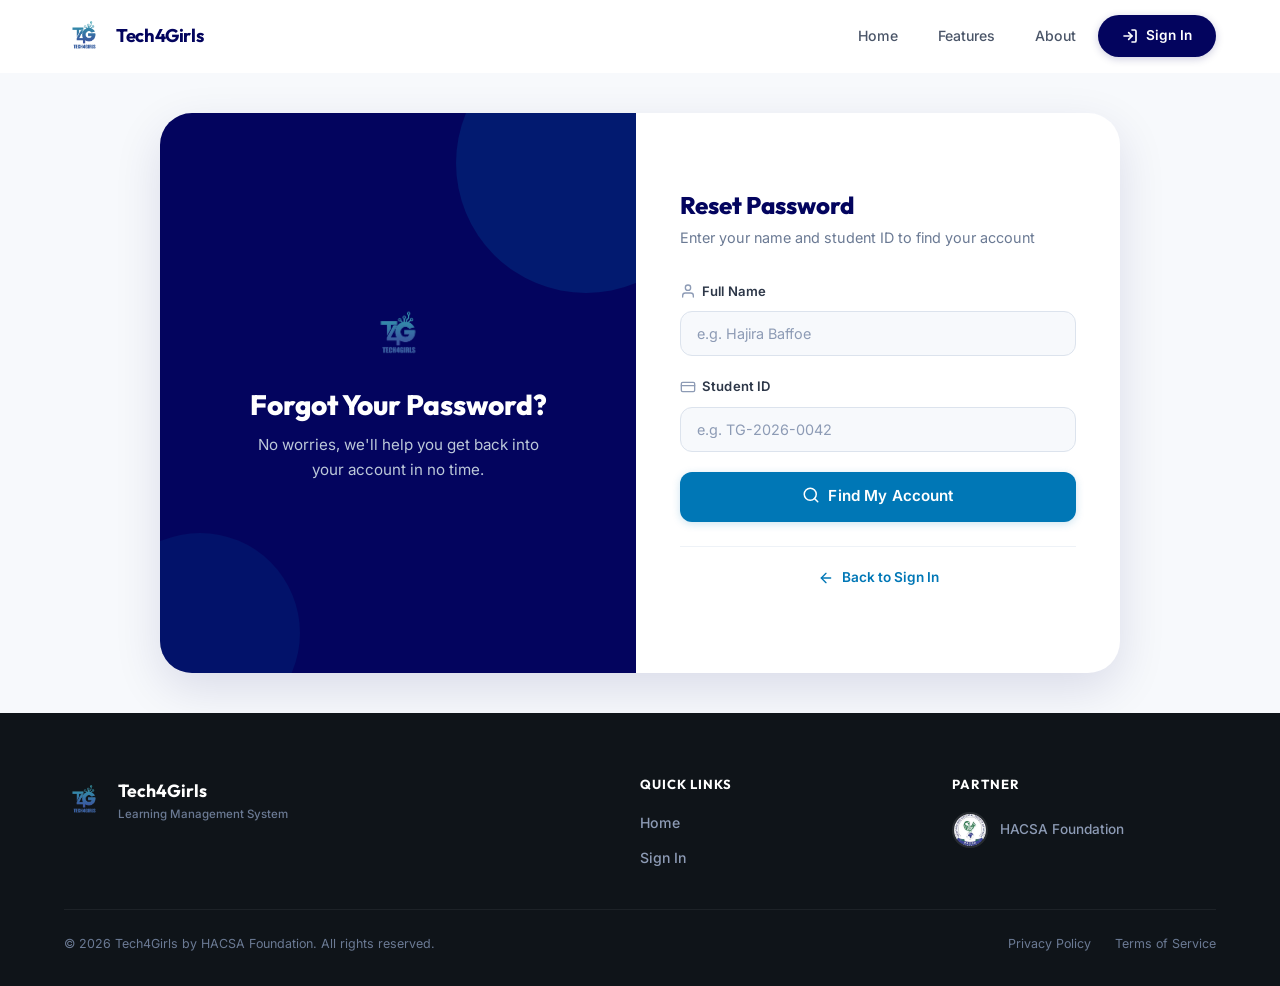
==== commit bc4d60e0: "commiting changes" ====
--- a/forget-password.html
+++ b/forget-password.html
@@ -1,348 +1,261 @@
-<!DOCTYPE html>
+<!doctype html>
 <html lang="en">
-<head>
-	<meta charset="UTF-8">
-	<meta name="viewport" content="width=device-width, initial-scale=1.0">
-	<title>Forgot Password — Tech4Girls LMS</title>
-	<meta name="description" content="Reset your Tech4Girls LMS password. Enter your name and student ID to receive a password reset link via email.">
-
-	<!-- Favicon -->
-	<link rel="icon" type="image/png" href="img/Tech4Girls logo.png">
-	<link rel="apple-touch-icon" href="img/Tech4Girls logo.png">
-
-	<!-- Fonts -->
-	<link rel="preconnect" href="https://fonts.googleapis.com">
-	<link rel="preconnect" href="https://fonts.gstatic.com" crossorigin>
-	<link href="https://fonts.googleapis.com/css2?family=Inter:wght@400;500;600;700;800&family=Outfit:wght@400;500;600;700;800&display=swap" rel="stylesheet">
-
-	<link rel="stylesheet" href="css/style.css">
-</head>
-<body class="login-page">
-
-	
-	<nav class="navbar" id="navbar">
-		<div class="navbar-inner">
-			<a href="index.html" class="navbar-logo" id="logo-link">
-				<img src="img/Tech4Girls logo.png" alt="Tech4Girls Logo">
-				<span class="logo-text">Tech4Girls</span>
-			</a>
-			<button class="nav-toggle" id="nav-toggle" aria-label="Toggle navigation">
-				<span class="hamburger-line"></span>
-				<span class="hamburger-line"></span>
-				<span class="hamburger-line"></span>
-			</button>
-			<ul class="navbar-links" id="navbar-links">
-				<li><a href="index.html" id="nav-home">Home</a></li>
-				<li><a href="index.html#features" id="nav-features">Features</a></li>
-				<li><a href="index.html#about" id="nav-about">About</a></li>
-				<li><a href="login.html" class="navbar-signin-btn" id="nav-signin">
-					<svg width="16" height="16" viewBox="0 0 24 24" fill="none" stroke="currentColor" stroke-width="2.5" stroke-linecap="round" stroke-linejoin="round">
-						<path d="M15 3h4a2 2 0 0 1 2 2v14a2 2 0 0 1-2 2h-4"/>
-						<polyline points="10 17 15 12 10 7"/>
-						<line x1="15" y1="12" x2="3" y2="12"/>
-					</svg>
-					Sign In
-				</a></li>
-			</ul>
-		</div>
-	</nav>
-
-	<main class="login-main">
-		<div class="login-wrapper">
-	
-		<div class="login-visual">
-				<div class="login-visual-content">
-					<img src="img/Tech4Girls logo.png" alt="Tech4Girls Logo">
-					<h2>Forgot Your Password?</h2>
-					<p>No worries, we'll help you get back into your account in no time.</p>
-				</div>
-				<div class="login-visual-stats">
-					<div class="login-visual-stat">
-						<div class="stat-num">
-							<svg width="28" height="28" viewBox="0 0 24 24" fill="none" stroke="currentColor" stroke-width="2" stroke-linecap="round" stroke-linejoin="round" style="stroke: #48cae4;">
-								<rect x="3" y="11" width="18" height="11" rx="2" ry="2"/>
-								<path d="M7 11V7a5 5 0 0 1 10 0v4"/>
-							</svg>
-						</div>
-						<div class="stat-lbl">Secure</div>
-					</div>
-					<div class="login-visual-stat">
-						<div class="stat-num">
-							<svg width="28" height="28" viewBox="0 0 24 24" fill="none" stroke="currentColor" stroke-width="2" stroke-linecap="round" stroke-linejoin="round" style="stroke: #48cae4;">
-								<circle cx="12" cy="12" r="10"/>
-								<polyline points="12 6 12 12 16 14"/>
-							</svg>
-						</div>
-						<div class="stat-lbl">Quick Reset</div>
-					</div>
-					<div class="login-visual-stat">
-						<div class="stat-num">
-							<svg width="28" height="28" viewBox="0 0 24 24" fill="none" stroke="currentColor" stroke-width="2" stroke-linecap="round" stroke-linejoin="round" style="stroke: #48cae4;">
-								<path d="M4 4h16c1.1 0 2 .9 2 2v12c0 1.1-.9 2-2 2H4c-1.1 0-2-.9-2-2V6c0-1.1.9-2 2-2z"/>
-								<polyline points="22,6 12,13 2,6"/>
-							</svg>
-						</div>
-						<div class="stat-lbl">Email Link</div>
-					</div>
-				</div>
-			</div>
-
-			<div class="login-form-panel">
-				<div class="login-form-header">
-					<h2>Reset Password</h2>
-					<p>Enter your name and student ID to find your account</p>
-				</div>
-
-			<form id="forgot-form">
-					<div class="form-group">
-						<label class="form-label" for="student-name">
-							<span class="form-label-content">
-								<svg width="16" height="16" viewBox="0 0 24 24" fill="none" stroke="currentColor" stroke-width="2" stroke-linecap="round" stroke-linejoin="round" class="form-label-icon">
-									<path d="M20 21v-2a4 4 0 0 0-4-4H8a4 4 0 0 0-4 4v2"/>
-									<circle cx="12" cy="7" r="4"/>
-								</svg>
-								Full Name
-							</span>
-						</label>
-						<input type="text" class="form-input" id="student-name" name="student-name" placeholder="e.g. Amina Bello" required autocomplete="name">
-					</div>
-
-					<div class="form-group">
-						<label class="form-label" for="student-id">
-							<span class="form-label-content">
-								<svg width="16" height="16" viewBox="0 0 24 24" fill="none" stroke="currentColor" stroke-width="2" stroke-linecap="round" stroke-linejoin="round" class="form-label-icon">
-									<rect x="2" y="5" width="20" height="14" rx="2"/>
-									<line x1="2" y1="10" x2="22" y2="10"/>
-								</svg>
-								Student ID
-							</span>
-						</label>
-						<input type="text" class="form-input" id="student-id" name="student-id" placeholder="e.g. TG-2026-0042" required>
-					</div>
-
-					<!-- Status message area -->
-					<div class="forgot-status" id="forgot-status" aria-live="polite"></div>
-
-					<button type="submit" class="btn-login" id="forgot-submit">
-						<span class="btn-login-content">
-							<svg width="18" height="18" viewBox="0 0 24 24" fill="none" stroke="currentColor" stroke-width="2" stroke-linecap="round" stroke-linejoin="round">
-								<circle cx="11" cy="11" r="8"/>
-								<line x1="21" y1="21" x2="16.65" y2="16.65"/>
-							</svg>
-							Find My Account
-						</span>
-					</button>
-				</form>
-
-				<!-- Step 2: Success confirmation (hidden initially) -->
-				<div class="forgot-success" id="forgot-success" style="display: none;">
-					<div class="success-icon-wrapper">
-						<svg width="48" height="48" viewBox="0 0 24 24" fill="none" stroke="currentColor" stroke-width="2" stroke-linecap="round" stroke-linejoin="round">
-							<path d="M22 11.08V12a10 10 0 1 1-5.93-9.14"/>
-							<polyline points="22 4 12 14.01 9 11.01"/>
-						</svg>
-					</div>
-					<h3 class="success-title">Reset Link Sent!</h3>
-					<p class="success-text">We've sent a password reset link to your registered email address. Please check your inbox and follow the instructions.</p>
-					<div class="success-email-preview" id="success-email-preview"></div>
-					<div class="success-tips">
-						<p><strong>Didn't receive it?</strong></p>
-						<ul>
-							<li>Check your spam or junk folder</li>
-							<li>Make sure you entered the correct name and ID</li>
-							<li>The link expires in 30 minutes</li>
-						</ul>
-					</div>
-					<button class="btn-login" id="resend-btn" style="margin-top: 16px;">
-						<span class="btn-login-content">
-							<svg width="18" height="18" viewBox="0 0 24 24" fill="none" stroke="currentColor" stroke-width="2" stroke-linecap="round" stroke-linejoin="round">
-								<polyline points="23 4 23 10 17 10"/>
-								<path d="M20.49 15a9 9 0 1 1-2.12-9.36L23 10"/>
-							</svg>
-							Resend Reset Link
-						</span>
-					</button>
-				</div>
-
-				<div class="forgot-footer-links">
-					<a href="login.html" class="back-to-login" id="back-to-login">
-						<svg width="16" height="16" viewBox="0 0 24 24" fill="none" stroke="currentColor" stroke-width="2" stroke-linecap="round" stroke-linejoin="round">
-							<line x1="19" y1="12" x2="5" y2="12"/>
-							<polyline points="12 19 5 12 12 5"/>
-						</svg>
-						Back to Sign In
-					</a>
-				</div>
-			</div>
-		</div>
-	</main>
-
-	<!-- ========== FOOTER ========== -->
-	<footer class="footer" id="footer">
-		<div class="footer-inner">
-			<div class="footer-top">
-				<div class="footer-brand-col">
-					<div class="footer-brand">
-						<img src="img/Tech4Girls logo.png" alt="Tech4Girls Logo">
-						<div class="footer-brand-info">
-							<span class="footer-brand-name">Tech4Girls</span>
-							<span class="footer-brand-desc">Learning Management System</span>
-						</div>
-					</div>
-				</div>
-				<div class="footer-nav-col">
-					<h4 class="footer-nav-title">Quick Links</h4>
-					<div class="footer-links">
-						<a href="index.html">Home</a>
-						<a href="login.html">Sign In</a>
-					</div>
-				</div>
-				<div class="footer-partner-col">
-					<h4 class="footer-nav-title">Partner</h4>
-					<div class="footer-partner">
-						<img src="img/hacsa logo.jpg" alt="HACSA Logo">
-						<span>HACSA Foundation</span>
-					</div>
-				</div>
-			</div>
-			<div class="footer-bottom">
-				<p class="footer-copy">&copy; 2026 Tech4Girls by HACSA Foundation. All rights reserved.</p>
-				<div class="footer-bottom-links">
-					<a href="#">Privacy Policy</a>
-					<a href="#">Terms of Service</a>
-				</div>
-			</div>
-		</div>
-	</footer>
-
-	<script>
-		// ===== Navbar scroll shadow =====
-		const navbar = document.getElementById('navbar');
-		window.addEventListener('scroll', () => {
-			navbar.classList.toggle('scrolled', window.scrollY > 10);
-		});
-
-		// ===== Mobile nav toggle =====
-		const navToggle = document.getElementById('nav-toggle');
-		const navLinks = document.getElementById('navbar-links');
-		navToggle.addEventListener('click', () => {
-			navToggle.classList.toggle('active');
-			navLinks.classList.toggle('active');
-		});
-
-		navLinks.querySelectorAll('a').forEach(link => {
-			link.addEventListener('click', () => {
-				navToggle.classList.remove('active');
-				navLinks.classList.remove('active');
-			});
-		});
-
-		// ===== Forgot Password Form Logic =====
-		const forgotForm = document.getElementById('forgot-form');
-		const forgotStatus = document.getElementById('forgot-status');
-		const forgotSuccess = document.getElementById('forgot-success');
-		const submitBtn = document.getElementById('forgot-submit');
-		const resendBtn = document.getElementById('resend-btn');
-		const emailPreview = document.getElementById('success-email-preview');
-
-		forgotForm.addEventListener('submit', function(e) {
-			e.preventDefault();
-
-			const name = document.getElementById('student-name').value.trim();
-			const studentId = document.getElementById('student-id').value.trim();
-
-			// Clear previous status
-			forgotStatus.className = 'forgot-status';
-			forgotStatus.textContent = '';
-
-			// Validate inputs
-			if (!name || !studentId) {
-				showStatus('Please fill in both fields to search for your account.', 'error');
-				return;
-			}
-
-			// Show loading state
-			submitBtn.disabled = true;
-			submitBtn.querySelector('.btn-login-content').innerHTML = `
-				<svg class="spinner" width="18" height="18" viewBox="0 0 24 24" fill="none" stroke="currentColor" stroke-width="2.5" stroke-linecap="round" stroke-linejoin="round">
-					<circle cx="12" cy="12" r="10" stroke-dasharray="31.4" stroke-dashoffset="10" />
-				</svg>
-				Searching...
-			`;
-
-			// Simulate searching (replace with real backend call)
-			setTimeout(() => {
-				// Simulate a successful account lookup
-				const maskedEmail = maskEmail(name);
-
-				// Show success state
-				forgotForm.style.display = 'none';
-				forgotSuccess.style.display = 'block';
-				emailPreview.innerHTML = `
-					<svg width="16" height="16" viewBox="0 0 24 24" fill="none" stroke="currentColor" stroke-width="2" stroke-linecap="round" stroke-linejoin="round">
-						<path d="M4 4h16c1.1 0 2 .9 2 2v12c0 1.1-.9 2-2 2H4c-1.1 0-2-.9-2-2V6c0-1.1.9-2 2-2z"/>
-						<polyline points="22,6 12,13 2,6"/>
-					</svg>
-					Sent to: <strong>${maskedEmail}</strong>
-				`;
-
-				// Reset button state
-				submitBtn.disabled = false;
-				submitBtn.querySelector('.btn-login-content').innerHTML = `
-					<svg width="18" height="18" viewBox="0 0 24 24" fill="none" stroke="currentColor" stroke-width="2" stroke-linecap="round" stroke-linejoin="round">
-						<circle cx="11" cy="11" r="8"/>
-						<line x1="21" y1="21" x2="16.65" y2="16.65"/>
-					</svg>
-					Find My Account
-				`;
-			}, 1800);
-		});
-
-		// Resend button
-		resendBtn.addEventListener('click', function() {
-			const btn = this;
-			btn.disabled = true;
-			btn.querySelector('.btn-login-content').innerHTML = `
-				<svg class="spinner" width="18" height="18" viewBox="0 0 24 24" fill="none" stroke="currentColor" stroke-width="2.5" stroke-linecap="round" stroke-linejoin="round">
-					<circle cx="12" cy="12" r="10" stroke-dasharray="31.4" stroke-dashoffset="10" />
-				</svg>
-				Sending...
-			`;
-
-			setTimeout(() => {
-				btn.querySelector('.btn-login-content').innerHTML = `
-					<svg width="18" height="18" viewBox="0 0 24 24" fill="none" stroke="currentColor" stroke-width="2" stroke-linecap="round" stroke-linejoin="round">
-						<polyline points="20 6 9 17 4 12"/>
-					</svg>
-					Link Resent Successfully
-				`;
-				btn.style.background = 'var(--cyan)';
-
-				setTimeout(() => {
-					btn.disabled = false;
-					btn.style.background = '';
-					btn.querySelector('.btn-login-content').innerHTML = `
-						<svg width="18" height="18" viewBox="0 0 24 24" fill="none" stroke="currentColor" stroke-width="2" stroke-linecap="round" stroke-linejoin="round">
-							<polyline points="23 4 23 10 17 10"/>
-							<path d="M20.49 15a9 9 0 1 1-2.12-9.36L23 10"/>
-						</svg>
-						Resend Reset Link
-					`;
-				}, 3000);
-			}, 1500);
-		});
-
-		// Helper: show status message
-		function showStatus(message, type) {
-			forgotStatus.textContent = message;
-			forgotStatus.className = `forgot-status forgot-status--${type} forgot-status--visible`;
-		}
-
-		// Helper: create masked email from name
-		function maskEmail(name) {
-			const firstName = name.split(' ')[0].toLowerCase();
-			return `${firstName.charAt(0)}${'•'.repeat(Math.max(firstName.length - 2, 3))}${firstName.charAt(firstName.length - 1)}@email.com`;
-		}
-	</script>
-</body>
+  <head>
+    <meta charset="UTF-8" />
+    <meta name="viewport" content="width=device-width, initial-scale=1.0" />
+    <title>Forgot Password — Tech4Girls LMS</title>
+    <meta
+      name="description"
+      content="Reset your Tech4Girls LMS password. Enter your name and student ID to receive a password reset link via email."
+    />
+
+    <!-- Favicon -->
+    <link rel="icon" type="image/png" href="img/Tech4Girls logo.png" />
+    <link rel="apple-touch-icon" href="img/Tech4Girls logo.png" />
+
+    <!-- Fonts -->
+    <link rel="preconnect" href="https://fonts.googleapis.com" />
+    <link rel="preconnect" href="https://fonts.gstatic.com" crossorigin />
+    <link
+      href="https://fonts.googleapis.com/css2?family=Inter:wght@400;500;600;700;800&family=Outfit:wght@400;500;600;700;800&display=swap"
+      rel="stylesheet"
+    />
+
+    <link rel="stylesheet" href="css/style.css" />
+  </head>
+  <body class="login-page">
+    <nav class="navbar" id="navbar">
+      <div class="navbar-inner">
+        <a href="index.html" class="navbar-logo" id="logo-link">
+          <img src="img/Tech4Girls logo.png" alt="Tech4Girls Logo" />
+          <span class="logo-text">Tech4Girls</span>
+        </a>
+        <button
+          class="nav-toggle"
+          id="nav-toggle"
+          aria-label="Toggle navigation"
+        >
+          <span class="hamburger-line"></span>
+          <span class="hamburger-line"></span>
+          <span class="hamburger-line"></span>
+        </button>
+        <ul class="navbar-links" id="navbar-links">
+          <li><a href="index.html" id="nav-home">Home</a></li>
+          <li><a href="index.html#features" id="nav-features">Features</a></li>
+          <li><a href="index.html#about" id="nav-about">About</a></li>
+          <li>
+            <a href="login.html" class="navbar-signin-btn" id="nav-signin">
+              <svg
+                width="16"
+                height="16"
+                viewBox="0 0 24 24"
+                fill="none"
+                stroke="currentColor"
+                stroke-width="2.5"
+                stroke-linecap="round"
+                stroke-linejoin="round"
+              >
+                <path d="M15 3h4a2 2 0 0 1 2 2v14a2 2 0 0 1-2 2h-4" />
+                <polyline points="10 17 15 12 10 7" />
+                <line x1="15" y1="12" x2="3" y2="12" />
+              </svg>
+              Sign In
+            </a>
+          </li>
+        </ul>
+      </div>
+    </nav>
+
+    <main class="login-main">
+      <div class="login-wrapper">
+        <div class="login-visual">
+          <div class="login-visual-content">
+            <img src="img/Tech4Girls logo.png" alt="Tech4Girls Logo" />
+            <h2>Forgot Your Password?</h2>
+            <p>
+              No worries, we'll help you get back into your account in no time.
+            </p>
+          </div>
+        </div>
+
+        <div class="login-form-panel">
+          <div class="login-form-header">
+            <h2>Reset Password</h2>
+            <p>Enter your name and student ID to find your account</p>
+          </div>
+
+          <form id="forgot-form">
+            <div class="form-group">
+              <label class="form-label" for="student-name">
+                <span class="form-label-content">
+                  <svg
+                    width="16"
+                    height="16"
+                    viewBox="0 0 24 24"
+                    fill="none"
+                    stroke="currentColor"
+                    stroke-width="2"
+                    stroke-linecap="round"
+                    stroke-linejoin="round"
+                    class="form-label-icon"
+                  >
+                    <path d="M20 21v-2a4 4 0 0 0-4-4H8a4 4 0 0 0-4 4v2" />
+                    <circle cx="12" cy="7" r="4" />
+                  </svg>
+                  Full Name
+                </span>
+              </label>
+              <input
+                type="text"
+                class="form-input"
+                id="student-name"
+                name="student-name"
+                placeholder="e.g. Hajira Baffoe"
+                required
+                autocomplete="name"
+              />
+            </div>
+
+            <div class="form-group">
+              <label class="form-label" for="student-id">
+                <span class="form-label-content">
+                  <svg
+                    width="16"
+                    height="16"
+                    viewBox="0 0 24 24"
+                    fill="none"
+                    stroke="currentColor"
+                    stroke-width="2"
+                    stroke-linecap="round"
+                    stroke-linejoin="round"
+                    class="form-label-icon"
+                  >
+                    <rect x="2" y="5" width="20" height="14" rx="2" />
+                    <line x1="2" y1="10" x2="22" y2="10" />
+                  </svg>
+                  Student ID
+                </span>
+              </label>
+              <input
+                type="text"
+                class="form-input"
+                id="student-id"
+                name="student-id"
+                placeholder="e.g. TG-2026-0042"
+                required
+              />
+            </div>
+
+            <!-- Status message area -->
+            <div
+              class="forgot-status"
+              id="forgot-status"
+              aria-live="polite"
+            ></div>
+
+            <button type="submit" class="btn-login" id="forgot-submit">
+              <span class="btn-login-content">
+                <svg
+                  width="18"
+                  height="18"
+                  viewBox="0 0 24 24"
+                  fill="none"
+                  stroke="currentColor"
+                  stroke-width="2"
+                  stroke-linecap="round"
+                  stroke-linejoin="round"
+                >
+                  <circle cx="11" cy="11" r="8" />
+                  <line x1="21" y1="21" x2="16.65" y2="16.65" />
+                </svg>
+                Find My Account
+              </span>
+            </button>
+          </form>
+          <div class="forgot-footer-links">
+            <a href="login.html" class="back-to-login" id="back-to-login">
+              <svg
+                width="16"
+                height="16"
+                viewBox="0 0 24 24"
+                fill="none"
+                stroke="currentColor"
+                stroke-width="2"
+                stroke-linecap="round"
+                stroke-linejoin="round"
+              >
+                <line x1="19" y1="12" x2="5" y2="12" />
+                <polyline points="12 19 5 12 12 5" />
+              </svg>
+              Back to Sign In
+            </a>
+          </div>
+        </div>
+      </div>
+    </main>
+
+    <footer class="footer" id="footer">
+      <div class="footer-inner">
+        <div class="footer-top">
+          <div class="footer-brand-col">
+            <div class="footer-brand">
+              <img src="img/Tech4Girls logo.png" alt="Tech4Girls Logo" />
+              <div class="footer-brand-info">
+                <span class="footer-brand-name">Tech4Girls</span>
+                <span class="footer-brand-desc"
+                  >Learning Management System</span
+                >
+              </div>
+            </div>
+          </div>
+          <div class="footer-nav-col">
+            <h4 class="footer-nav-title">Quick Links</h4>
+            <div class="footer-links">
+              <a href="index.html">Home</a>
+              <a href="login.html">Sign In</a>
+            </div>
+          </div>
+          <div class="footer-partner-col">
+            <h4 class="footer-nav-title">Partner</h4>
+            <div class="footer-partner">
+              <img src="img/hacsa logo.jpg" alt="HACSA Logo" />
+              <span>HACSA Foundation</span>
+            </div>
+          </div>
+        </div>
+        <div class="footer-bottom">
+          <p class="footer-copy">
+            &copy; 2026 Tech4Girls by HACSA Foundation. All rights reserved.
+          </p>
+          <div class="footer-bottom-links">
+            <a href="#">Privacy Policy</a>
+            <a href="#">Terms of Service</a>
+          </div>
+        </div>
+      </div>
+    </footer>
+
+    <script>
+      // ===== Navbar scroll shadow =====
+      const navbar = document.getElementById("navbar");
+      window.addEventListener("scroll", () => {
+        navbar.classList.toggle("scrolled", window.scrollY > 10);
+      });
+
+      // ===== Mobile nav toggle =====
+      const navToggle = document.getElementById("nav-toggle");
+      const navLinks = document.getElementById("navbar-links");
+      navToggle.addEventListener("click", () => {
+        navToggle.classList.toggle("active");
+        navLinks.classList.toggle("active");
+      });
+
+      navLinks.querySelectorAll("a").forEach((link) => {
+        link.addEventListener("click", () => {
+          navToggle.classList.remove("active");
+          navLinks.classList.remove("active");
+        });
+      });
+    </script>
+  </body>
 </html>
--- a/css/style.css
+++ b/css/style.css
@@ -6,16 +6,14 @@
   box-sizing: border-box;
 }
 
-/* ===== Design Tokens ===== */
 :root {
-  /* Brand Blues — light to dark */
+ 
   --sky: #48cae4;
   --cyan: #0096c7;
   --blue: #0077b6;
   --navy: #023e8a;
   --deep: #03045e;
 
-  /* Neutrals */
   --white: #ffffff;
   --gray-50: #f7f9fc;
   --gray-100: #eef2f7;
@@ -28,7 +26,7 @@
   --gray-800: #1a202c;
   --gray-900: #0f1419;
 
-  /* Shadows */
+
   --shadow-xs: 0 1px 2px rgba(3, 4, 94, 0.04);
   --shadow-sm: 0 2px 6px rgba(3, 4, 94, 0.06);
   --shadow-md: 0 4px 16px rgba(3, 4, 94, 0.08);
@@ -486,7 +484,7 @@
   transform: scale(1.04);
 }
 
-/* Floating stat badges */
+
 .hero-badge {
   position: absolute;
   z-index: 10;
@@ -757,117 +755,6 @@
   box-shadow: 0 6px 20px rgba(2, 62, 138, 0.3);
 }
 
-
-/* ============================================================
-   STATS / TRUST BAR
-   ============================================================ */
-.stats-section {
-  position: relative;
-  z-index: 10;
-  margin-top: -56px;
-}
-
-.stats-bar {
-  background: var(--white);
-  border-radius: var(--radius-2xl);
-  box-shadow: var(--shadow-xl);
-  padding: 28px 40px;
-  display: flex;
-  align-items: center;
-  justify-content: space-between;
-  max-width: 960px;
-  margin: 0 auto;
-  border: 1px solid var(--gray-100);
-}
-
-.stat-item {
-  display: flex;
-  align-items: center;
-  gap: 14px;
-  padding: 8px 0;
-}
-
-.stat-icon-wrap {
-  width: 48px;
-  height: 48px;
-  border-radius: var(--radius-md);
-  background: var(--gray-50);
-  display: flex;
-  align-items: center;
-  justify-content: center;
-  flex-shrink: 0;
-  transition: all var(--duration) var(--ease);
-}
-
-.stat-item:hover .stat-icon-wrap {
-  background: var(--deep);
-}
-
-.stat-icon-wrap svg {
-  stroke: var(--blue);
-  transition: stroke var(--duration) var(--ease);
-}
-
-.stat-item:hover .stat-icon-wrap svg {
-  stroke: var(--sky);
-}
-
-.stat-content {
-  display: flex;
-  flex-direction: column;
-}
-
-.stat-number {
-  font-family: var(--font-display);
-  font-size: 1.6rem;
-  font-weight: 800;
-  color: var(--deep);
-  line-height: 1;
-}
-
-.stat-label {
-  font-size: 0.75rem;
-  color: var(--gray-500);
-  margin-top: 4px;
-  font-weight: 500;
-}
-
-.stat-divider {
-  width: 1px;
-  height: 40px;
-  background: var(--gray-200);
-  flex-shrink: 0;
-}
-
-@media (max-width: 768px) {
-  .stats-bar {
-    flex-wrap: wrap;
-    justify-content: center;
-    gap: 16px;
-    padding: 24px 20px;
-    border-radius: var(--radius-xl);
-  }
-
-  .stat-divider {
-    display: none;
-  }
-
-  .stat-item {
-    flex: 0 0 calc(50% - 8px);
-    justify-content: center;
-  }
-}
-
-@media (max-width: 480px) {
-  .stat-item {
-    flex: 0 0 100%;
-  }
-}
-
-
-/* ============================================================
-   SECTION COMMONS
-   ============================================================ */
 .section-header {
   text-align: center;
   max-width: 600px;
@@ -903,9 +790,7 @@
 }
 
 
-/* ============================================================
-   FEATURES SECTION
-   ============================================================ */
+
 .features-section {
   padding: 100px 0 80px;
   background: var(--white);
@@ -1032,10 +917,6 @@
   }
 }
 
-
-/* ============================================================
-   ABOUT SECTION
-   ============================================================ */
 .about-section {
   padding: 100px 0;
   background: var(--gray-50);
@@ -1220,198 +1101,12 @@
 }
 
 
-/* ============================================================
-   TESTIMONIALS SECTION
-   ============================================================ */
-.testimonials-section {
-  padding: 100px 0;
-  background: var(--white);
-}
-
-.testimonials-grid {
-  display: grid;
-  grid-template-columns: repeat(3, 1fr);
-  gap: 24px;
-}
-
-.testimonial-card {
-  background: var(--white);
-  border: 1px solid var(--gray-200);
-  border-radius: var(--radius-lg);
-  padding: 32px 28px;
-  transition: all var(--duration-slow) var(--ease);
-  position: relative;
-}
-
-.testimonial-card:hover {
-  transform: translateY(-6px);
-  box-shadow: var(--shadow-lg);
-  border-color: transparent;
-}
-
-.testimonial-quote {
-  margin-bottom: 20px;
-}
-
-.quote-icon {
-  color: var(--sky);
-  opacity: 0.3;
-}
-
-.testimonial-text {
-  font-size: 0.92rem;
-  color: var(--gray-600);
-  line-height: 1.75;
-  margin-bottom: 24px;
-  font-style: italic;
-}
-
-.testimonial-author {
-  display: flex;
-  align-items: center;
-  gap: 14px;
-  padding-top: 20px;
-  border-top: 1px solid var(--gray-100);
-}
-
-.author-avatar {
-  width: 44px;
-  height: 44px;
-  border-radius: 50%;
-  overflow: hidden;
-  flex-shrink: 0;
-  border: 2px solid var(--sky);
-}
-
-.author-avatar img {
-  width: 100%;
-  height: 100%;
-  object-fit: cover;
-}
-
-.author-info {
-  display: flex;
-  flex-direction: column;
-}
-
-.author-name {
-  font-size: 0.9rem;
-  font-weight: 700;
-  color: var(--deep);
-}
-
-.author-role {
-  font-size: 0.75rem;
-  color: var(--gray-500);
-  font-weight: 500;
-}
-
-@media (max-width: 960px) {
-  .testimonials-grid {
-    grid-template-columns: 1fr;
-    max-width: 560px;
-    margin: 0 auto;
-  }
-}
-
-
-/* ============================================================
-   CTA SECTION
-   ============================================================ */
-.cta-section {
-  padding: 100px 0;
-  background: var(--deep);
-  position: relative;
-  overflow: hidden;
-}
-
-.cta-section::before {
-  content: '';
-  position: absolute;
-  top: -120px;
-  left: 50%;
-  transform: translateX(-50%);
-  width: 700px;
-  height: 700px;
-  border-radius: 50%;
-  background: var(--navy);
-  opacity: 0.25;
-  pointer-events: none;
-}
-
-.cta-section::after {
-  content: '';
-  position: absolute;
-  bottom: -80px;
-  right: -80px;
-  width: 300px;
-  height: 300px;
-  border-radius: 50%;
-  background: var(--navy);
-  opacity: 0.2;
-  pointer-events: none;
-}
-
-.cta-inner {
-  position: relative;
-  z-index: 2;
-  display: flex;
-  align-items: center;
-  justify-content: space-between;
-  gap: 40px;
-  flex-wrap: wrap;
-}
-
-.cta-content {
-  flex: 1;
-  min-width: 280px;
-}
-
-.cta-inner h2 {
-  font-size: 2.5rem;
-  font-weight: 800;
-  color: var(--white);
-  margin-bottom: 14px;
-  letter-spacing: -0.03em;
-}
-
-.cta-inner p {
-  font-size: 1.05rem;
-  color: var(--gray-300);
-  line-height: 1.6;
-  max-width: 480px;
-}
-
-.btn-cta {
-  flex-shrink: 0;
-  padding: 16px 36px;
-  font-size: 1rem;
-}
-
-@media (max-width: 768px) {
-  .cta-section {
-    padding: 80px 0;
-  }
-
-  .cta-inner {
-    flex-direction: column;
-    text-align: center;
-    align-items: center;
-  }
-
-  .cta-inner h2 {
-    font-size: 2rem;
-  }
-
-  .cta-inner p {
-    margin: 0 auto 8px;
-  }
-}
-
-
-/* ============================================================
-   FOOTER
-   ============================================================ */
+
+
+
+
+
+
 .footer {
   background: var(--gray-900);
   color: var(--gray-400);
@@ -1840,7 +1535,6 @@
   margin-top: 2px;
 }
 
-/* Right panel — form */
 .login-form-panel {
   flex: 1;
   padding: 48px 44px;
@@ -1866,7 +1560,7 @@
   color: var(--gray-500);
 }
 
-/* Form fields */
+
 .form-group {
   margin-bottom: 20px;
 }
@@ -2020,7 +1714,6 @@
   flex-shrink: 0;
 }
 
-/* Status message */
 .forgot-status {
   padding: 0;
   margin-bottom: 0;
@@ -2077,7 +1770,7 @@
   }
 }
 
-/* Success state */
+
 .forgot-success {
   text-align: center;
   animation: fade-in-up 0.5s var(--ease) forwards;
@@ -2214,9 +1907,7 @@
 }
 
 
-/* ============================================================
-   UTILITY
-   ============================================================ */
+
 .sr-only {
   position: absolute;
   width: 1px;
@@ -2235,7 +1926,7 @@
   color: var(--deep);
 }
 
-/* Focus visible for accessibility */
+
 :focus-visible {
   outline: 2px solid var(--blue);
   outline-offset: 2px;
